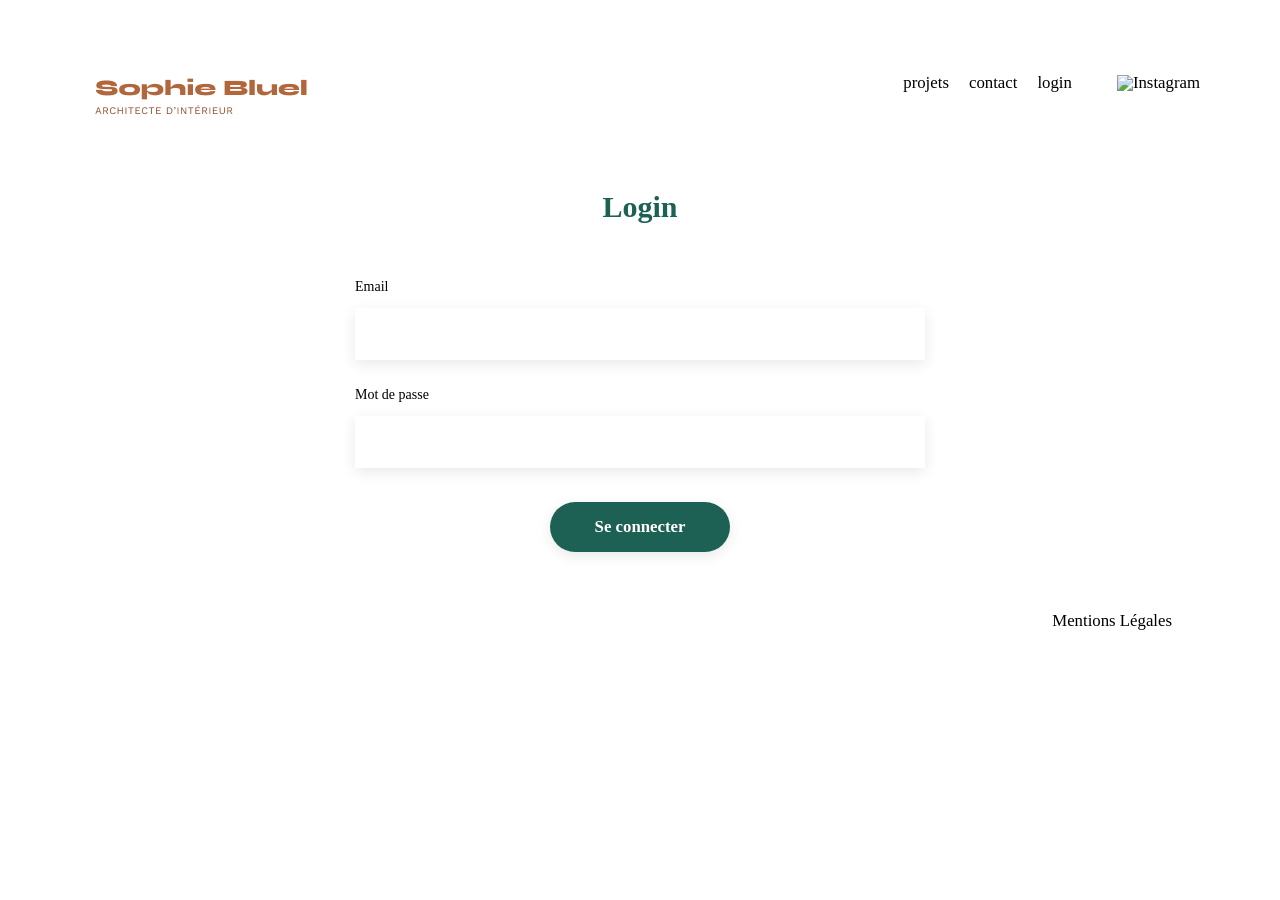
==== FrontEnd/login.html @ 114175ca "Merge b07955d973a22fbc5190216013fa1b9a72b80af2 into 6a2c506137b796007bea03a1b66c181519f3fa3a" ====
<!DOCTYPE html>
<html lang="fr">

<head>
    <meta charset="utf-8">
    <link rel="stylesheet" href="./assets/style.css">
    <script src="./js/login.js" defer></script>
    <title>Login</title>
</head>

<body>
    <header>
        <img src="./assets/icons/Logo.png" alt="Logo">
        <nav>
            <ul>
                <li><a href="./#portfolio">projets</a></li>
                <li><a href="./#contact">contact</a></li>
                <li>login</li>
                <li><img src="./assets/icons/instagram.png" alt="Instagram"></li>
            </ul>
        </nav>
    </header>
    <section id="contact">
        <h2>Login</h2>
        <form>
            <label for="email">Email</label>
            <input type="email" name="email" id="email" required>
            <label for="password">Mot de passe</label>
            <input type="password" name="password" id="password" required>
            <input type="submit" value="Se connecter">
        </form>
    </section>
    <footer>
        <nav>
            <ul>
                <li>Mentions Légales</li>
            </ul>
        </nav>
    </footer>

</body>

</html>
---- FrontEnd/assets/style.css ----
/* http://meyerweb.com/eric/tools/css/reset/
   v2.0 | 20110126
   License: none (public domain)
*/

html,
body,
div,
span,
applet,
object,
iframe,
h1,
h2,
h3,
h4,
h5,
h6,
p,
blockquote,
pre,
a,
abbr,
acronym,
address,
big,
cite,
code,
del,
dfn,
em,
img,
ins,
kbd,
q,
s,
samp,
small,
strike,
strong,
sub,
sup,
tt,
var,
b,
u,
i,
center,
dl,
dt,
dd,
ol,
ul,
li,
fieldset,
form,
label,
legend,
table,
caption,
tbody,
tfoot,
thead,
tr,
th,
td,
article,
aside,
canvas,
details,
embed,
figure,
figcaption,
footer,
header,
hgroup,
menu,
nav,
output,
ruby,
section,
summary,
time,
mark,
audio,
video {
	margin: 0;
	padding: 0;
	border: 0;
	font-size: 100%;
	font: inherit;
	vertical-align: baseline;
}

/* HTML5 display-role reset for older browsers */
article,
aside,
details,
figcaption,
figure,
footer,
header,
hgroup,
menu,
nav,
section {
	display: block;
}

body {
	line-height: 1;
}

ol,
ul {
	list-style: none;
}

blockquote,
q {
	quotes: none;
}

blockquote:before,
blockquote:after,
q:before,
q:after {
	content: '';
	content: none;
}

table {
	border-collapse: collapse;
	border-spacing: 0;
}

/** end reset css**/
body {
	max-width: 1140px;
	margin: auto;
	font-family: 'Work Sans';
	font-size: 14px;
}

header {
	display: flex;
	justify-content: space-between;
	margin: 50px 0
}

section {
	margin: 50px 0
}

h1 {
	display: flex;
	flex-direction: column;
	font-family: 'Syne';
	font-size: 22px;
	font-weight: 800;
	color: #B1663C
}

h1>span {
	font-family: 'Work Sans';
	font-size: 10px;
	letter-spacing: 0.1em;
	;
}

h2 {
	font-family: 'Syne';
	font-weight: 700;
	font-size: 30px;
	color: #1D6154
}

nav ul {
	display: flex;
	align-items: center;
	list-style-type: none;

}

nav li {
	padding: 0 10px;
	font-size: 1.2em;
}

li:hover {
	color: #B1663C;
}

#introduction {
	display: flex;
	align-items: center;
}

#introduction figure {
	flex: 1
}

#introduction img {
	display: block;
	margin: auto;
	width: 80%;
}

#introduction article {
	flex: 1
}

#introduction h2 {
	margin-bottom: 1em;
}

#introduction p {
	margin-bottom: 0.5em;
}

#portfolio h2 {
	text-align: center;
	margin-bottom: 1em;
}

.gallery {
	width: 100%;
	display: grid;
	grid-template-columns: 1fr 1fr 1fr;
	grid-column-gap: 20px;
	grid-row-gap: 20px;
}

.gallery img {
	width: 100%;

}

#contact {
	width: 50%;
	margin: auto;
}

#contact>* {
	text-align: center;

}

#contact h2 {
	margin-bottom: 20px;
}

#contact form {
	text-align: left;
	margin-top: 30px;
	display: flex;
	flex-direction: column;
}

#contact input {
	height: 50px;
	font-size: 1.2em;
	border: none;
	box-shadow: 0px 4px 14px rgba(0, 0, 0, 0.09);
}

#contact label {
	margin: 2em 0 1em 0;
}

#contact textarea {
	border: none;
	box-shadow: 0px 4px 14px rgba(0, 0, 0, 0.09);
}

input[type="submit"] {
	font-family: 'Syne';
	font-weight: 700;
	color: white;
	background-color: #1D6154;
	margin: 2em auto;
	width: 180px;
	text-align: center;
	border-radius: 60px;
}

footer nav ul {
	display: flex;
	justify-content: flex-end;
	margin: 2em
}

/* MODALE */

.fermetureModale {

	width: 75%;
	height: 409px;
	top: 20%;
	left: 12.5%;
	border-radius: 10px;
	overflow-y: scroll;
	z-index: 2
}

.galery-item {
	width: 70px;
}
.galery-item img {
	width: 100%;
}

.fermetureModale p,
input {
	display: flex;
	text-align: center;
	justify-content: center;
}

.fermetureModale p {
	padding-top: 40px;
	font-family: Work Sans;
	font-size: 26px;
	font-weight: 400;
	line-height: 30px;
	letter-spacing: 0em;
	text-align: center;

}

.fermetureModale button {
	font-weight: bolder;
	background-color: white;
	border: transparent;
	float: right;
}


#back_galery,
img {

	display: grid;
	grid-template-columns: 1fr 1fr 1fr 1fr 1fr;
	grid-column-gap: 10px;
	padding-left: 25px;
	padding-top: 25px;
	padding-bottom: 25px;
	
	
}
.image {
	position: relative;
}

.fa-solid  .fa-trash-can {
	position: absolute;
}



.trait
{
	margin: auto;
width:400px;
border:1px solid black;

border: 1px solid #B3B3B3; 








}
 .modaleGrey {
	display: flex;
    background: #0000004D;
} 
.modaleGrey.opened {
	position: fixed;
    width: 100vw;
    top: 0;
    left: 0;
    bottom: 0;
    right: 0;
    height: 100vh;
	z-index: 1;
}

/* img {
	
}
.fa-solid  {
	background-color: pink;
	position: absolute;
} */
/* .fa-solid {

}
.galerie  img {
	
} */

/* .trash-absolute{
	position: relative;
} */
/* .back_galery .image  {
	position: relative;
}
/* .fa-solid , .fa-trash-can  {
	background-color: red;
	position: absolute;

} */


button {
	font-family: 'Syne';
	padding: 10px 20px;
	margin: 0 5px;
	border: 1px solid #1D6154;
	border-radius: 25px;
	color: #1D6154;
	background-color: white;
	font-size: 16px;
	font-weight: 700;
	cursor: pointer;

	transition: all 400ms;

}

button:active,
button:hover,
button.selected {
	background-color: #1D6154;
	color: white;
	transform: scale(0.99);
}

.categories {
	justify-content: center;
	text-align: center;
	align-items: center;
}

li a {
	color: black;
	text-decoration: none;
}

h2 button {
	background-color: white;
	border: white;
	color: #000000;
	font-weight: lighter;
	font-family: Work Sans;
	font-size: 14px;
	font-weight: 400;
	line-height: 16px;
	letter-spacing: 0em;
	text-align: center;

}

.logo-Modifier {
	width: 15.58px;
	height: 15.58px;
	top: 735px;
	left: 846px;

}

/* .logo-Modifier h2 {
	display: flex;
}

#portfolio    button .logo-Modifier {
	display: inline;
	justify-content: center;
} */

figcaption {
	padding-left: 25px;
}

.insta {
	/* padding-bottom: 10px; */
	/* padding: 0;
	margin: 0; */

}
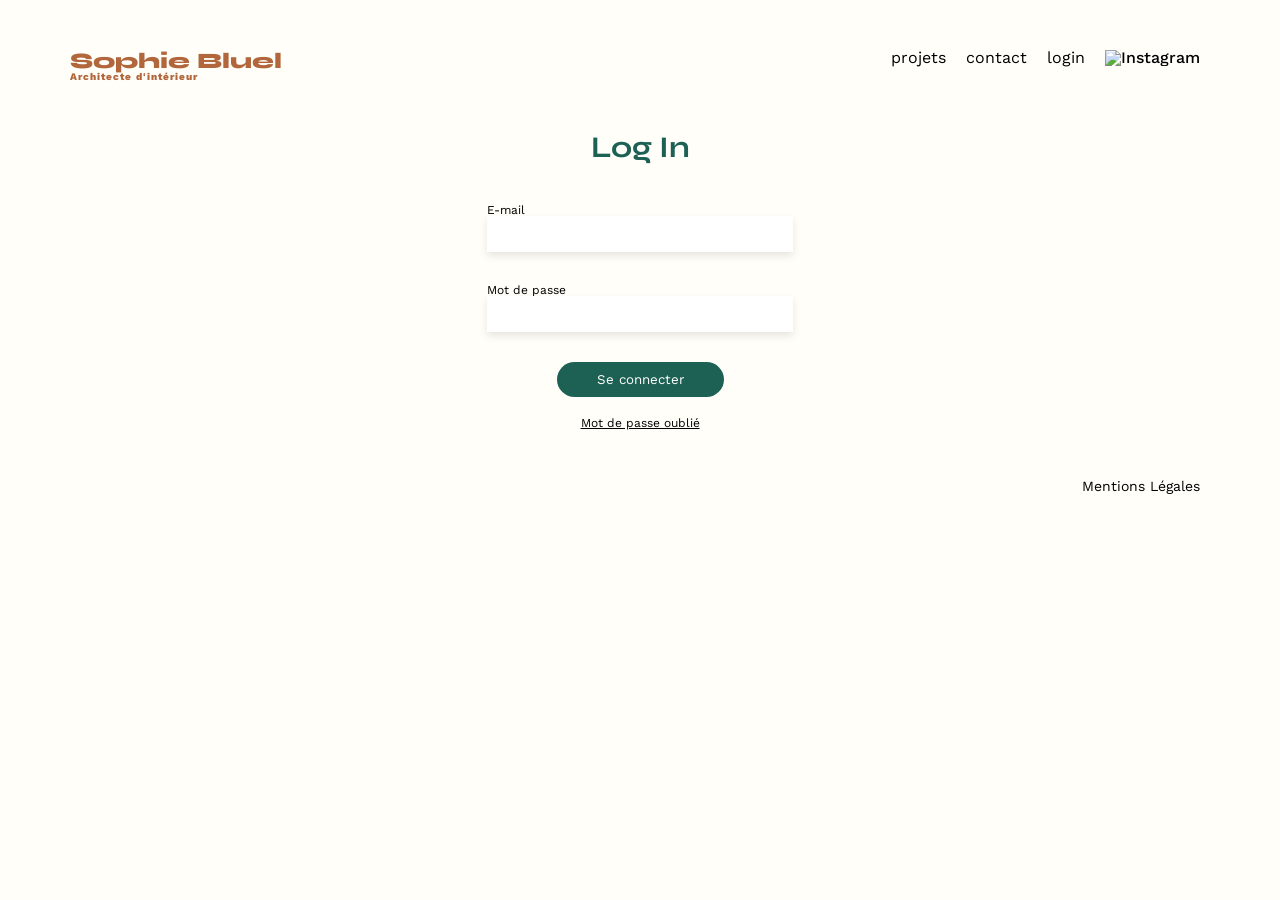
==== commit 695675d9: "Merge 4afb809fd4daee05f234c0c4bb72865e2c41f812 into 6a2c506137b796007bea03a1b66c181519f3fa3a" ====
--- a/FrontEnd/login.html
+++ b/FrontEnd/login.html
@@ -1,43 +1,62 @@
 <!DOCTYPE html>
 <html lang="fr">
+<head>
+	<meta charset="UTF-8">
+	<title>Sophie Bluel - Architecte d'intérieur</title>
+	<meta name="viewport" content="width=device-width, initial-scale=1.0">
+	<link rel="preconnect" href="https://fonts.googleapis.com">
+	<link rel="preconnect" href="https://fonts.gstatic.com" crossorigin>
+	<link href="https://fonts.googleapis.com/css2?family=Syne:wght@700;800&family=Work+Sans&display=swap" rel="stylesheet">
+	<meta name="description" content="">
+	<link rel="stylesheet" href="./assets/style.css">
+	<script type="module" src="login.js"></script>
+</head>
+<body>
+<header>
+    <div id="title-and-nav">
+        <a href="index.html">
+    <h1>Sophie Bluel <span>Architecte d'intérieur</span></h1>
+        </a>
+	<nav>
+		<ul>
+			<li>projets</li>
+			<li>contact</li>
+			<li>login</li>
+			<li><img src="./assets/icons/instagram.png" alt="Instagram"></li>
+		</ul>
+	</nav>
+	</div>
+</header>
 
-<head>
-    <meta charset="utf-8">
-    <link rel="stylesheet" href="./assets/style.css">
-    <script src="./js/login.js" defer></script>
-    <title>Login</title>
-</head>
+<main>
+	<section id="login">
+		<article>
+			<h2>Log In</h2>
+        <form action="#" method="post" id="formLogin">
+			<label for="email">E-mail</label>
+        </br>
+			<input type="email" name="email" id="email">
+        </br>
+			<label for="password">Mot de passe</label>
+        </br>
+            <input type="password" name="password" id="password">
+        </br>
+            <button type="submit" id="seConnecter">Se connecter</button>
+		</form>
+        <p>Mot de passe oublié</p>
+	</article>
+	</section>
 
-<body>
-    <header>
-        <img src="./assets/icons/Logo.png" alt="Logo">
-        <nav>
-            <ul>
-                <li><a href="./#portfolio">projets</a></li>
-                <li><a href="./#contact">contact</a></li>
-                <li>login</li>
-                <li><img src="./assets/icons/instagram.png" alt="Instagram"></li>
-            </ul>
-        </nav>
-    </header>
-    <section id="contact">
-        <h2>Login</h2>
-        <form>
-            <label for="email">Email</label>
-            <input type="email" name="email" id="email" required>
-            <label for="password">Mot de passe</label>
-            <input type="password" name="password" id="password" required>
-            <input type="submit" value="Se connecter">
-        </form>
-    </section>
-    <footer>
-        <nav>
-            <ul>
-                <li>Mentions Légales</li>
-            </ul>
-        </nav>
-    </footer>
+    <div id="error-message"></div>
+</main>
+
+<footer>
+	<nav>
+		<ul>
+			<li>Mentions Légales</li>
+		</ul>
+	</nav>
+</footer>
 
 </body>
-
 </html>
--- a/FrontEnd/assets/style.css
+++ b/FrontEnd/assets/style.css
@@ -3,87 +3,19 @@
    License: none (public domain)
 */
 
-html,
-body,
-div,
-span,
-applet,
-object,
-iframe,
-h1,
-h2,
-h3,
-h4,
-h5,
-h6,
-p,
-blockquote,
-pre,
-a,
-abbr,
-acronym,
-address,
-big,
-cite,
-code,
-del,
-dfn,
-em,
-img,
-ins,
-kbd,
-q,
-s,
-samp,
-small,
-strike,
-strong,
-sub,
-sup,
-tt,
-var,
-b,
-u,
-i,
-center,
-dl,
-dt,
-dd,
-ol,
-ul,
-li,
-fieldset,
-form,
-label,
-legend,
-table,
-caption,
-tbody,
-tfoot,
-thead,
-tr,
-th,
-td,
-article,
-aside,
-canvas,
-details,
-embed,
-figure,
-figcaption,
-footer,
-header,
-hgroup,
-menu,
-nav,
-output,
-ruby,
-section,
-summary,
-time,
-mark,
-audio,
-video {
+html, body, div, span, applet, object, iframe,
+h1, h2, h3, h4, h5, h6, p, blockquote, pre,
+a, abbr, acronym, address, big, cite, code,
+del, dfn, em, img, ins, kbd, q, s, samp,
+small, strike, strong, sub, sup, tt, var,
+b, u, i, center,
+dl, dt, dd, ol, ul, li,
+fieldset, form, label, legend,
+table, caption, tbody, tfoot, thead, tr, th, td,
+article, aside, canvas, details, embed,
+figure, figcaption, footer, header, hgroup,
+menu, nav, output, ruby, section, summary,
+time, mark, audio, video {
 	margin: 0;
 	padding: 0;
 	border: 0;
@@ -91,68 +23,49 @@
 	font: inherit;
 	vertical-align: baseline;
 }
-
 /* HTML5 display-role reset for older browsers */
-article,
-aside,
-details,
-figcaption,
-figure,
-footer,
-header,
-hgroup,
-menu,
-nav,
-section {
+article, aside, details, figcaption, figure,
+footer, header, hgroup, menu, nav, section {
 	display: block;
 }
-
 body {
 	line-height: 1;
 }
-
-ol,
-ul {
+ol, ul {
 	list-style: none;
 }
-
-blockquote,
-q {
+blockquote, q {
 	quotes: none;
 }
-
-blockquote:before,
-blockquote:after,
-q:before,
-q:after {
+blockquote:before, blockquote:after,
+q:before, q:after {
 	content: '';
 	content: none;
 }
-
 table {
 	border-collapse: collapse;
 	border-spacing: 0;
 }
 
-/** end reset css**/
+	/** end reset css**/
+
 body {
+	background-color: #FFFEF8;
+}
+
+
+main {
 	max-width: 1140px;
-	margin: auto;
-	font-family: 'Work Sans';
-	font-size: 14px;
-}
-
-header {
-	display: flex;
-	justify-content: space-between;
-	margin: 50px 0
+	margin:auto;
+	font-family: 'Work Sans' ;
+	font-size: 14px;
 }
 
 section {
 	margin: 50px 0
 }
 
-h1 {
+h1{
 	display: flex;
 	flex-direction: column;
 	font-family: 'Syne';
@@ -161,45 +74,75 @@
 	color: #B1663C
 }
 
-h1>span {
+h1 > span {
 	font-family: 'Work Sans';
-	font-size: 10px;
+	font-size:10px;
 	letter-spacing: 0.1em;
-	;
-}
-
-h2 {
+;
+}
+
+h2{
 	font-family: 'Syne';
 	font-weight: 700;
 	font-size: 30px;
 	color: #1D6154
 }
 
+h3{
+	font-family: 'Work Sans';
+	font-weight: 300;
+	font-size: 20px;
+	color: black;
+	justify-content: center;
+}
+
 nav ul {
 	display: flex;
 	align-items: center;
 	list-style-type: none;
 
 }
-
 nav li {
 	padding: 0 10px;
-	font-size: 1.2em;
+}
+
+nav img {
+	width: 50%;
+	font-weight: 500;
 }
 
 li:hover {
 	color: #B1663C;
 }
 
+a {text-decoration: none; }
+
+#bandeau-edition{
+	font-family: 'Work Sans' ;
+    color: white;
+    background-color: black;
+    text-align: center;
+    padding-block: 20px;
+    display: none;
+    margin: none;
+}
+
+#title-and-nav{
+    display: flex;
+    justify-content: space-between;
+	margin:auto;
+	margin-top: 50px;
+	max-width: 1140px;
+	font-family: 'Work Sans';
+}
+
 #introduction {
 	display: flex;
 	align-items: center;
 }
-
 #introduction figure {
 	flex: 1
 }
-
 #introduction img {
 	display: block;
 	margin: auto;
@@ -209,7 +152,6 @@
 #introduction article {
 	flex: 1
 }
-
 #introduction h2 {
 	margin-bottom: 1em;
 }
@@ -218,10 +160,56 @@
 	margin-bottom: 0.5em;
 }
 
+#authText {
+	cursor: pointer;
+}
+
 #portfolio h2 {
 	text-align: center;
 	margin-bottom: 1em;
 }
+#mes-projets-logged-in {
+	display: flex;
+	flex-direction: row;
+	justify-content: center;
+	align-items: center;
+}
+
+#openModal {
+	border: none;
+	padding-left: 20px;
+	height: 12px;
+	background-color: transparent;
+	margin: 0px 0px 30px;
+	cursor: pointer;
+}
+
+#categories_id {
+	display: flex;
+	justify-content: center;
+}
+
+#categories_id button {
+font-family: "Syne";
+	font-size: 14px;
+	font-weight: 200;
+	margin-top: 20px;
+	margin-bottom: 40px;
+	margin-inline: 5px;
+	padding: 8px 20px;
+	color: #1D6154;
+	background-color: #FFFEF8;
+	border: solid 1px #1D6154;
+	border-radius: 40px;
+}
+
+#categories_id button:hover {
+	font-family: "Syne";
+		padding: 8px 20px;
+		color: white;
+		background-color: #1D6154;
+		cursor: pointer;
+	}
 
 .gallery {
 	width: 100%;
@@ -233,26 +221,240 @@
 
 .gallery img {
 	width: 100%;
-
-}
+}
+
+/* The Modal (background) applied to firstModal and AddPhotoModal */
+.modal {
+	display: none; /* Hidden by default */
+	position: fixed; /* Stay in place */
+	z-index: 1; /* Sit on top */
+	left: 0;
+	top: 0;
+	width: 100%; /* Width */
+	height: 100%; /* Full height */
+	overflow: auto; /* Enable scroll if needed */
+	background-color: rgb(0,0,0); /* Fallback color */
+	background-color: rgba(0,0,0,0.4); /* Black w/ opacity */
+	margin: 0 auto;
+    justify-content: center;
+    align-items: center;
+}
+  
+  /* Modal Content/Box */
+  .modal-content {
+	background-color: #fefefe;
+	border-radius: 20px;
+	padding-left: 100px;
+	padding-right: 80px;
+	border: 1px solid #888;
+	width: 40%; 
+  }
+  
+  /* The Close Button */
+
+  .close-modal {
+	padding-top: 20px;
+	color: black;
+	float: right;
+	font-size: 20px;
+	font-weight: bold;
+  }
+  
+  .close-modal:hover,
+  .close-modal:focus {
+	cursor: pointer;
+	color: black;
+	text-decoration: none;
+	cursor: pointer;
+  }
+
+.titre-modal {
+	margin: 40px;
+	position: relative;
+	text-align: center;
+}
+
+	/* First Modal */
+
+#addPhotoModal-btn-zone {
+	display: flex;
+    flex-direction: column;
+    align-items: center;
+    justify-content: center;
+	margin-bottom: 30px;
+}
+
+#addPhotoModalBtn {
+	font-family: "Syne";
+	font-size: 14px;
+	margin-top: 20px;
+	margin-bottom: 20px;
+	padding: 10px 40px;
+	color: white;
+	background-color: #1D6154;
+	border: none;
+	border-radius: 40px;
+	cursor: pointer;
+}
+
+#imagePreviewContainer {
+    text-align: center;
+}
+
+#imagePreview {
+    max-width: 100%; 
+    max-height: 150px; 
+}
+
+	/* Add Photo Modal */
+
+#validerModal-zone {
+	display: flex;
+    flex-direction: column;
+    align-items: center;
+    justify-content: center;
+	margin-bottom: 30px;
+}
+
+#validerModal.disabled {
+	font-family: 'Syne';
+	font-size: 14px;
+	margin-top: 20px;
+	margin-bottom: 20px;
+    padding: 10px 80px; 
+	color: white;
+	background-color:#A7A7A7;
+	border: none;
+	border-radius: 40px;
+	opacity: 0.5;
+}
+
+#validerModal.enabled {
+	font-family: 'Syne';
+	font-size: 14px;
+	margin-top: 20px;
+	margin-bottom: 20px;
+    padding: 10px 80px; 
+	color: white;
+	background-color:#1D6154;
+	cursor: pointer;
+	border: none;
+	border-radius: 40px;
+	opacity: 1;
+}
+
+#champsRequis {
+	color: red;
+	font-size: 14px;
+	margin-top: 5px;
+	display: none;
+}
+
+#success-message {
+	color: green;
+	font-size: 14px;
+	margin-top: 5px;
+	display: none;
+}
+
+#photoPost {
+	margin-bottom: 30px;
+	display: block;
+	justify-content: center;
+}
+
+#photoPost label {
+    margin-top: 10px;
+	margin-bottom: 10px;
+	font-size: 14px;
+}
+
+#categoriePhoto, #titrePhoto {
+	margin-top: 10px;
+	margin-bottom: 30px; 
+    padding: 3px; 
+	border: none;
+	box-shadow: 0 4px 8px rgba(0, 0, 0, 0.1); 
+	width: 100%;
+	height: 30px;
+}
+
+.return-button {
+padding-top: 20px;
+	color: black;
+	float: left;
+	font-size: 20px;
+	font-weight: bold;
+	border: none;
+	background-color: white;
+	cursor: pointer;
+}
+
+
+#grey-input-zone {
+	display: flex;
+    flex-direction: column;
+    align-items: center;
+    justify-content: center;
+    background-color: #E8F1F6;
+	border-radius: 3px;
+	margin-bottom: 30px;
+}
+
+#input-file-div {
+    display: flex;
+	justify-content: center;
+	flex-wrap: wrap;
+}
+
+#imageUrl {
+    display: none; /* Hide the actual file input */
+}
+
+#button-add-photo {
+    padding: 10px 20px;
+    background-color:#CBD6DC;
+    color: #306685;
+	font-weight: 500;
+	font-size: 14px;
+	font-family: "Syne";
+    text-align: center;
+	justify-content: center;
+    border-radius: 50px;
+    cursor: pointer;
+    user-select: none;
+}
+
+#subtext-add-photo {
+    font-size: 10px;
+	text-align: center;
+	margin-bottom: 20px;
+}
+
+#photo-icon {
+    font-size: 60px;
+	color: #CBD6DC;
+	margin-bottom: 5px; 
+	margin-top: 20px;
+}
+
+	/* Contact Form */
 
 #contact {
 	width: 50%;
-	margin: auto;
-}
-
-#contact>* {
-	text-align: center;
-
-}
-
-#contact h2 {
+margin: auto;
+}
+
+#contact > * {
+	text-align: center;
+
+}
+#contact h2{
 	margin-bottom: 20px;
 }
-
 #contact form {
 	text-align: left;
-	margin-top: 30px;
+	margin-top:30px;
 	display: flex;
 	flex-direction: column;
 }
@@ -263,22 +465,20 @@
 	border: none;
 	box-shadow: 0px 4px 14px rgba(0, 0, 0, 0.09);
 }
-
 #contact label {
 	margin: 2em 0 1em 0;
 }
-
 #contact textarea {
 	border: none;
 	box-shadow: 0px 4px 14px rgba(0, 0, 0, 0.09);
 }
 
-input[type="submit"] {
+input[type="submit"]{
 	font-family: 'Syne';
 	font-weight: 700;
 	color: white;
 	background-color: #1D6154;
-	margin: 2em auto;
+	margin : 2em auto ;
 	width: 180px;
 	text-align: center;
 	border-radius: 60px;
@@ -287,208 +487,113 @@
 footer nav ul {
 	display: flex;
 	justify-content: flex-end;
-	margin: 2em
-}
-
-/* MODALE */
-
-.fermetureModale {
-
-	width: 75%;
-	height: 409px;
-	top: 20%;
-	left: 12.5%;
-	border-radius: 10px;
-	overflow-y: scroll;
-	z-index: 2
-}
-
-.galery-item {
-	width: 70px;
-}
-.galery-item img {
-	width: 100%;
-}
-
-.fermetureModale p,
-input {
-	display: flex;
-	text-align: center;
-	justify-content: center;
-}
-
-.fermetureModale p {
-	padding-top: 40px;
-	font-family: Work Sans;
-	font-size: 26px;
-	font-weight: 400;
-	line-height: 30px;
-	letter-spacing: 0em;
-	text-align: center;
-
-}
-
-.fermetureModale button {
-	font-weight: bolder;
+	margin: 2em;
+	max-width: 1140px;
+	margin:auto;
+	font-family: 'Work Sans' ;
+	font-size: 14px;
+	background-color: #FFFEF8;
+}
+
+.categories button {
+	margin: 20px;
+}
+
+#login {
+	display: flex;
+	justify-content: center;	
+}
+
+#login h2 {
+    margin-bottom: 40px; 
+	text-align: center;
+}
+
+#formLogin label {
+    margin-top: 10px;
+	font-size: 12px;
+}
+
+#formLogin input {
+    margin-bottom: 30px; 
+    padding: 3px; 
+	border: none;
+	box-shadow: 0 4px 8px rgba(0, 0, 0, 0.1); 
+	width: 300px;
+	height: 30px;
+}
+
+#seConnecter {
+	font-family: 'Work Sans';
+    margin-top: 10px; 
+    padding: 10px 40px; 
+	color: white;
+	background-color: #1D6154;
+	border: none;
+	border-radius: 40px;
+	display: block;
+	margin: 0 auto;
+	cursor: pointer;
+}
+
+	/* Login button and page */
+
+#login p {
+	font-size: 12px;
+    margin-top: 20px; 
+	text-align: center;
+	text-decoration: underline;
+}
+
+#error-message {
+color: red; 
+display: none
+}
+
+#openModal {
+	display:none;
+}
+
+	/* Figure and Mini-Gallery Image Styles */
+
+#mini_gallery_id {
+	display: flex;
+	flex-wrap: wrap;
+}
+
+.mini_gallery figure {
+    position: relative;
+	justify-content: center;
+    display: inline-block;
+    margin: 10px;
+}
+
+.mini_gallery img {
+    display: block;
+    width: 100px;
+    height: auto;
+}
+
+	/* Trash Can Icon Styles */
+
+.close-mini-gallery {
+    position: absolute;
+    top: 10px;
+    right: 10px;
+    color: white;
+	background-color: black;
+	border-radius: 4px;
+	padding: 4px;
+    font-size: 16px;
+    cursor: pointer;
+}
+
+.close-mini-gallery:hover,
+.close-mini-gallery:focus {
+    color: black;
 	background-color: white;
-	border: transparent;
-	float: right;
-}
-
-
-#back_galery,
-img {
-
-	display: grid;
-	grid-template-columns: 1fr 1fr 1fr 1fr 1fr;
-	grid-column-gap: 10px;
-	padding-left: 25px;
-	padding-top: 25px;
-	padding-bottom: 25px;
-	
-	
-}
-.image {
-	position: relative;
-}
-
-.fa-solid  .fa-trash-can {
-	position: absolute;
-}
-
-
-
-.trait
-{
-	margin: auto;
-width:400px;
-border:1px solid black;
-
-border: 1px solid #B3B3B3; 
-
-
-
-
-
-
-
-
-}
- .modaleGrey {
-	display: flex;
-    background: #0000004D;
-} 
-.modaleGrey.opened {
-	position: fixed;
-    width: 100vw;
-    top: 0;
-    left: 0;
-    bottom: 0;
-    right: 0;
-    height: 100vh;
-	z-index: 1;
-}
-
-/* img {
-	
-}
-.fa-solid  {
-	background-color: pink;
-	position: absolute;
-} */
-/* .fa-solid {
-
-}
-.galerie  img {
-	
-} */
-
-/* .trash-absolute{
-	position: relative;
-} */
-/* .back_galery .image  {
-	position: relative;
-}
-/* .fa-solid , .fa-trash-can  {
-	background-color: red;
-	position: absolute;
-
-} */
-
-
-button {
-	font-family: 'Syne';
-	padding: 10px 20px;
-	margin: 0 5px;
-	border: 1px solid #1D6154;
-	border-radius: 25px;
-	color: #1D6154;
-	background-color: white;
-	font-size: 16px;
-	font-weight: 700;
-	cursor: pointer;
-
-	transition: all 400ms;
-
-}
-
-button:active,
-button:hover,
-button.selected {
-	background-color: #1D6154;
-	color: white;
-	transform: scale(0.99);
-}
-
-.categories {
-	justify-content: center;
-	text-align: center;
-	align-items: center;
-}
-
-li a {
-	color: black;
-	text-decoration: none;
-}
-
-h2 button {
-	background-color: white;
-	border: white;
-	color: #000000;
-	font-weight: lighter;
-	font-family: Work Sans;
-	font-size: 14px;
-	font-weight: 400;
-	line-height: 16px;
-	letter-spacing: 0em;
-	text-align: center;
-
-}
-
-.logo-Modifier {
-	width: 15.58px;
-	height: 15.58px;
-	top: 735px;
-	left: 846px;
-
-}
-
-/* .logo-Modifier h2 {
-	display: flex;
-}
-
-#portfolio    button .logo-Modifier {
-	display: inline;
-	justify-content: center;
-} */
-
-figcaption {
-	padding-left: 25px;
-}
-
-.insta {
-	/* padding-bottom: 10px; */
-	/* padding: 0;
-	margin: 0; */
-
-}+    text-decoration: none;
+}
+
+
+
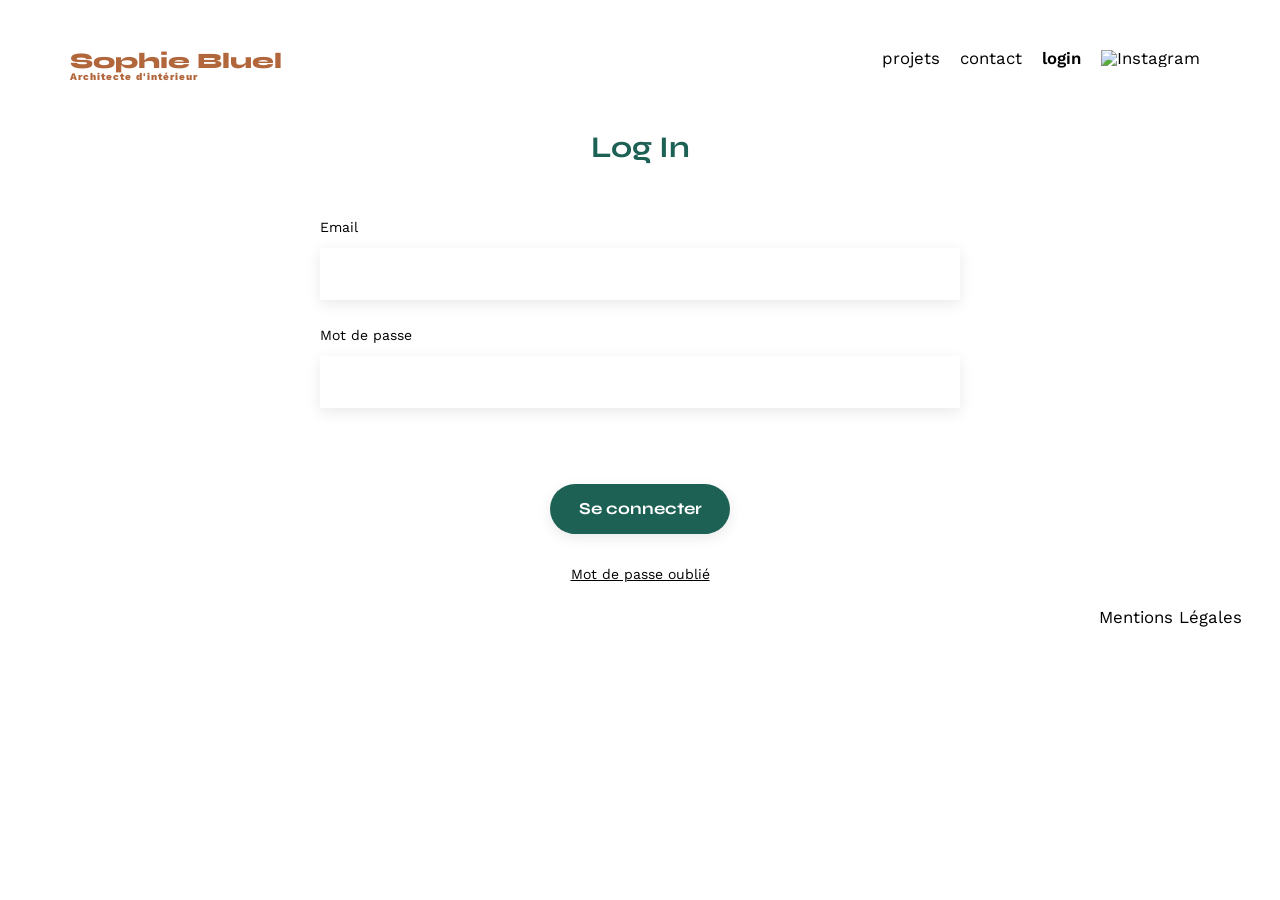
==== commit d9e510c7: "Merge 9587de104d4573cf6427215ce22ef0d969190337 into 6a2c506137b796007bea03a1b66c181519f3fa3a" ====
--- a/FrontEnd/login.html
+++ b/FrontEnd/login.html
@@ -1,62 +1,51 @@
 <!DOCTYPE html>
 <html lang="fr">
-<head>
-	<meta charset="UTF-8">
-	<title>Sophie Bluel - Architecte d'intérieur</title>
-	<meta name="viewport" content="width=device-width, initial-scale=1.0">
-	<link rel="preconnect" href="https://fonts.googleapis.com">
-	<link rel="preconnect" href="https://fonts.gstatic.com" crossorigin>
-	<link href="https://fonts.googleapis.com/css2?family=Syne:wght@700;800&family=Work+Sans&display=swap" rel="stylesheet">
-	<meta name="description" content="">
-	<link rel="stylesheet" href="./assets/style.css">
-	<script type="module" src="login.js"></script>
-</head>
-<body>
-<header>
-    <div id="title-and-nav">
-        <a href="index.html">
-    <h1>Sophie Bluel <span>Architecte d'intérieur</span></h1>
-        </a>
-	<nav>
-		<ul>
-			<li>projets</li>
-			<li>contact</li>
-			<li>login</li>
-			<li><img src="./assets/icons/instagram.png" alt="Instagram"></li>
-		</ul>
-	</nav>
-	</div>
-</header>
+    <head>
+        <meta charset="UTF-8">
+        <title>Sophie Bluel - Architecte d'intérieur</title>
+        <meta name="viewport" content="width=device-width, initial-scale=1.0">
+        <link rel="preconnect" href="https://fonts.googleapis.com">
+        <link rel="preconnect" href="https://fonts.gstatic.com" crossorigin>
+        <link href="https://fonts.googleapis.com/css2?family=Syne:wght@700;800&family=Work+Sans&display=swap"
+            rel="stylesheet">
+        <meta name="description" content="">
+        <link rel="stylesheet" href="./assets/style.css">
+    </head>
 
-<main>
-	<section id="login">
-		<article>
-			<h2>Log In</h2>
-        <form action="#" method="post" id="formLogin">
-			<label for="email">E-mail</label>
-        </br>
-			<input type="email" name="email" id="email">
-        </br>
-			<label for="password">Mot de passe</label>
-        </br>
-            <input type="password" name="password" id="password">
-        </br>
-            <button type="submit" id="seConnecter">Se connecter</button>
-		</form>
-        <p>Mot de passe oublié</p>
-	</article>
-	</section>
+    <body class="fontWorkSans font14">
+        <header class="headerBar flexRow maxWidth1140">
+            <h1 class="fontSyne flexColumn">Sophie Bluel <span class="fontWorkSans">Architecte d'intérieur</span></h1>
+            <nav>
+                <ul class="flexRow">
+                    <li><a href="./index.html#portfolio">projets</a></li>
+                    <li><a href="./index.html#contact">contact</a></li>
+                    <li><span>login</span></li>
+                    <li><img src="./assets/icons/instagram.png" alt="Instagram"></li>
+                </ul>
+            </nav>
+        </header>
+        <main>
+            <section class="textAlignCenter" id="login">
+                <h2 class="fontSyne">Log In</h2>
+                <form class="flexColumn" action="#" method="post">
+                    <label for="username">Email</label>
+                    <input id="username" type="email" name="email">
+                    <label for="password">Mot de passe</label>
+                    <input id="password" type="password" name="password">
+                    <div id="login-error-message"></div>
+                    <input class="fontSyne textAlignCenter cursorPointer" id="login-button" type="submit" value="Se connecter">
+                </form>
+                <p id="forget-password" class="cursorPointer">Mot de passe oublié</p>
+            </section>
+        </main>
 
-    <div id="error-message"></div>
-</main>
-
-<footer>
-	<nav>
-		<ul>
-			<li>Mentions Légales</li>
-		</ul>
-	</nav>
-</footer>
-
-</body>
+        <footer>
+            <nav>
+                <ul class="flexRow">
+                    <li>Mentions Légales</li>
+                </ul>
+            </nav>
+        </footer>
+        <script src="./scripts/scriptlogin.js" defer></script>
+    </body>
 </html>
--- a/FrontEnd/assets/style.css
+++ b/FrontEnd/assets/style.css
@@ -2,7 +2,6 @@
    v2.0 | 20110126
    License: none (public domain)
 */
-
 html, body, div, span, applet, object, iframe,
 h1, h2, h3, h4, h5, h6, p, blockquote, pre,
 a, abbr, acronym, address, big, cite, code,
@@ -13,7 +12,7 @@
 fieldset, form, label, legend,
 table, caption, tbody, tfoot, thead, tr, th, td,
 article, aside, canvas, details, embed,
-figure, figcaption, footer, header, hgroup,
+figure, figcaption, footer, .headerBar, hgroup,
 menu, nav, output, ruby, section, summary,
 time, mark, audio, video {
 	margin: 0;
@@ -31,6 +30,12 @@
 body {
 	line-height: 1;
 }
+.marginAuto {
+	margin: auto;
+}
+.maxWidth1140 {
+	max-width: 1140px;
+}
 ol, ul {
 	list-style: none;
 }
@@ -46,554 +51,316 @@
 	border-collapse: collapse;
 	border-spacing: 0;
 }
-
-	/** end reset css**/
-
-body {
-	background-color: #FFFEF8;
-}
-
-
-main {
-	max-width: 1140px;
+/** end reset css**/
+.fontWorkSans {
+	font-family: 'Work Sans' ;
+}
+.fontSyne {
+	font-family: 'Syne'
+}
+.textAlignCenter {
+	text-align: center;
+}
+.font14 {
+	font-size: 14px;
+}
+.cursorPointer, li, button {
+	cursor: pointer;
+}
+#introduction img, #contact, #login {
 	margin:auto;
-	font-family: 'Work Sans' ;
-	font-size: 14px;
-}
-
-section {
-	margin: 50px 0
-}
-
+}
+.flexColumn {
+	display:flex;
+	flex-direction: column;
+}
+.flexRow {
+	display: flex;
+}
+.alignItemsCenter, nav ul, #upload-zone, #confirmation-modal {
+	align-items: center;
+}
+#file-upload-label{
+	align-self: center;
+}
+.headerBar, #back-close-block{
+	justify-content: space-between;
+}
+.headerBar{
+	margin: 50px auto;
+}
+section{
+	margin: 50px 0;
+}
 h1{
-	display: flex;
-	flex-direction: column;
-	font-family: 'Syne';
 	font-size: 22px;
 	font-weight: 800;
 	color: #B1663C
 }
-
 h1 > span {
-	font-family: 'Work Sans';
 	font-size:10px;
 	letter-spacing: 0.1em;
-;
-}
-
+}
+a {
+	text-decoration: none;
+	color: black;
+}
 h2{
-	font-family: 'Syne';
 	font-weight: 700;
 	font-size: 30px;
 	color: #1D6154
 }
-
 h3{
-	font-family: 'Work Sans';
-	font-weight: 300;
-	font-size: 20px;
-	color: black;
-	justify-content: center;
+	font-weight: 400;
+	font-size: 26px;
 }
 
 nav ul {
-	display: flex;
-	align-items: center;
 	list-style-type: none;
-
 }
 nav li {
 	padding: 0 10px;
-}
-
-nav img {
-	width: 50%;
-	font-weight: 500;
-}
-
+	font-size: 1.2em;
+}
 li:hover {
 	color: #B1663C;
 }
-
-a {text-decoration: none; }
-
-#bandeau-edition{
-	font-family: 'Work Sans' ;
-    color: white;
-    background-color: black;
-    text-align: center;
-    padding-block: 20px;
-    display: none;
-    margin: none;
-}
-
-#title-and-nav{
-    display: flex;
-    justify-content: space-between;
-	margin:auto;
-	margin-top: 50px;
-	max-width: 1140px;
-	font-family: 'Work Sans';
-}
-
-#introduction {
-	display: flex;
-	align-items: center;
-}
-#introduction figure {
-	flex: 1
+#introduction figure, #introduction article {
+	flex: 1;
 }
 #introduction img {
 	display: block;
-	margin: auto;
+}
+#introduction img, #gallery-modal, #form-upload-photo, #work-modal .encartBouton {
 	width: 80%;
-}
-
-#introduction article {
-	flex: 1
 }
 #introduction h2 {
 	margin-bottom: 1em;
 }
-
 #introduction p {
 	margin-bottom: 0.5em;
 }
-
-#authText {
-	cursor: pointer;
-}
-
-#portfolio h2 {
-	text-align: center;
-	margin-bottom: 1em;
-}
-#mes-projets-logged-in {
-	display: flex;
-	flex-direction: row;
-	justify-content: center;
-	align-items: center;
-}
-
-#openModal {
-	border: none;
-	padding-left: 20px;
-	height: 12px;
-	background-color: transparent;
-	margin: 0px 0px 30px;
-	cursor: pointer;
-}
-
-#categories_id {
-	display: flex;
-	justify-content: center;
-}
-
-#categories_id button {
-font-family: "Syne";
-	font-size: 14px;
-	font-weight: 200;
-	margin-top: 20px;
-	margin-bottom: 40px;
-	margin-inline: 5px;
-	padding: 8px 20px;
-	color: #1D6154;
-	background-color: #FFFEF8;
-	border: solid 1px #1D6154;
-	border-radius: 40px;
-}
-
-#categories_id button:hover {
-	font-family: "Syne";
-		padding: 8px 20px;
-		color: white;
-		background-color: #1D6154;
-		cursor: pointer;
-	}
-
+.gallery, #gallery-modal img, .gallery img, #edit-modal, #confirmation-modal {
+	width: 100%;
+}
 .gallery {
-	width: 100%;
 	display: grid;
 	grid-template-columns: 1fr 1fr 1fr;
 	grid-column-gap: 20px;
 	grid-row-gap: 20px;
 }
-
-.gallery img {
+#gallery-modal {
+	display: grid;
+	grid-template-columns: 1fr 1fr 1fr 1fr 1fr;
+	grid-column-gap: 10px;
+	grid-row-gap: 25px;
+}
+#gallery-modal figure{
+	position: relative;
+}
+.deleteIcon {
+	font-size:11px;
+}
+#work-modal, #form-modal {
+	gap:3em;
+}
+.pDeleteIcon, #black-bar-edit, #title-block, #edit-modal, #file-upload-label, #confirmation-modal {
+	justify-content: center;
+}
+.pDeleteIcon {
+	padding:5px;
+	width:12%;
+	height:10%;
+	background-color: black;
+	position:absolute;
+	right:5px;
+	top:5px;
+	border-radius: 2px;
+}
+#black-bar-edit {
 	width: 100%;
 }
-
-/* The Modal (background) applied to firstModal and AddPhotoModal */
-.modal {
-	display: none; /* Hidden by default */
-	position: fixed; /* Stay in place */
-	z-index: 1; /* Sit on top */
-	left: 0;
-	top: 0;
-	width: 100%; /* Width */
-	height: 100%; /* Full height */
-	overflow: auto; /* Enable scroll if needed */
-	background-color: rgb(0,0,0); /* Fallback color */
-	background-color: rgba(0,0,0,0.4); /* Black w/ opacity */
-	margin: 0 auto;
-    justify-content: center;
-    align-items: center;
-}
-  
-  /* Modal Content/Box */
-  .modal-content {
-	background-color: #fefefe;
-	border-radius: 20px;
-	padding-left: 100px;
-	padding-right: 80px;
-	border: 1px solid #888;
-	width: 40%; 
-  }
-  
-  /* The Close Button */
-
-  .close-modal {
-	padding-top: 20px;
-	color: black;
-	float: right;
-	font-size: 20px;
-	font-weight: bold;
-  }
-  
-  .close-modal:hover,
-  .close-modal:focus {
-	cursor: pointer;
-	color: black;
-	text-decoration: none;
-	cursor: pointer;
-  }
-
-.titre-modal {
-	margin: 40px;
-	position: relative;
-	text-align: center;
-}
-
-	/* First Modal */
-
-#addPhotoModal-btn-zone {
-	display: flex;
-    flex-direction: column;
-    align-items: center;
-    justify-content: center;
-	margin-bottom: 30px;
-}
-
-#addPhotoModalBtn {
-	font-family: "Syne";
-	font-size: 14px;
-	margin-top: 20px;
+#contact, #login {
+	width: 50%;
+}
+.encartBouton {
+	border-top:solid 1px rgba(179,179,179,1);
+}
+#edit-button {
+	position:absolute;
+	left:70%;
+}
+#login h2, #contact h2{
 	margin-bottom: 20px;
-	padding: 10px 40px;
-	color: white;
-	background-color: #1D6154;
-	border: none;
-	border-radius: 40px;
-	cursor: pointer;
-}
-
-#imagePreviewContainer {
-    text-align: center;
-}
-
-#imagePreview {
-    max-width: 100%; 
-    max-height: 150px; 
-}
-
-	/* Add Photo Modal */
-
-#validerModal-zone {
-	display: flex;
-    flex-direction: column;
-    align-items: center;
-    justify-content: center;
-	margin-bottom: 30px;
-}
-
-#validerModal.disabled {
-	font-family: 'Syne';
-	font-size: 14px;
-	margin-top: 20px;
-	margin-bottom: 20px;
-    padding: 10px 80px; 
-	color: white;
-	background-color:#A7A7A7;
-	border: none;
-	border-radius: 40px;
-	opacity: 0.5;
-}
-
-#validerModal.enabled {
-	font-family: 'Syne';
-	font-size: 14px;
-	margin-top: 20px;
-	margin-bottom: 20px;
-    padding: 10px 80px; 
-	color: white;
-	background-color:#1D6154;
-	cursor: pointer;
-	border: none;
-	border-radius: 40px;
-	opacity: 1;
-}
-
-#champsRequis {
-	color: red;
-	font-size: 14px;
-	margin-top: 5px;
-	display: none;
-}
-
-#success-message {
-	color: green;
-	font-size: 14px;
-	margin-top: 5px;
-	display: none;
-}
-
-#photoPost {
-	margin-bottom: 30px;
-	display: block;
-	justify-content: center;
-}
-
-#photoPost label {
-    margin-top: 10px;
-	margin-bottom: 10px;
-	font-size: 14px;
-}
-
-#categoriePhoto, #titrePhoto {
-	margin-top: 10px;
-	margin-bottom: 30px; 
-    padding: 3px; 
-	border: none;
-	box-shadow: 0 4px 8px rgba(0, 0, 0, 0.1); 
-	width: 100%;
-	height: 30px;
-}
-
-.return-button {
-padding-top: 20px;
-	color: black;
-	float: left;
-	font-size: 20px;
-	font-weight: bold;
-	border: none;
-	background-color: white;
-	cursor: pointer;
-}
-
-
-#grey-input-zone {
-	display: flex;
-    flex-direction: column;
-    align-items: center;
-    justify-content: center;
-    background-color: #E8F1F6;
-	border-radius: 3px;
-	margin-bottom: 30px;
-}
-
-#input-file-div {
-    display: flex;
-	justify-content: center;
-	flex-wrap: wrap;
-}
-
-#imageUrl {
-    display: none; /* Hide the actual file input */
-}
-
-#button-add-photo {
-    padding: 10px 20px;
-    background-color:#CBD6DC;
-    color: #306685;
-	font-weight: 500;
-	font-size: 14px;
-	font-family: "Syne";
-    text-align: center;
-	justify-content: center;
-    border-radius: 50px;
-    cursor: pointer;
-    user-select: none;
-}
-
-#subtext-add-photo {
-    font-size: 10px;
-	text-align: center;
-	margin-bottom: 20px;
-}
-
-#photo-icon {
-    font-size: 60px;
-	color: #CBD6DC;
-	margin-bottom: 5px; 
-	margin-top: 20px;
-}
-
-	/* Contact Form */
-
-#contact {
-	width: 50%;
-margin: auto;
-}
-
-#contact > * {
-	text-align: center;
-
-}
-#contact h2{
-	margin-bottom: 20px;
-}
-#contact form {
+}
+#login form, #contact form {
 	text-align: left;
 	margin-top:30px;
-	display: flex;
-	flex-direction: column;
-}
-
-#contact input {
+}
+#login input, #contact input {
 	height: 50px;
 	font-size: 1.2em;
 	border: none;
 	box-shadow: 0px 4px 14px rgba(0, 0, 0, 0.09);
 }
-#contact label {
+#login label, #contact label, #login-error-message {
 	margin: 2em 0 1em 0;
 }
 #contact textarea {
 	border: none;
 	box-shadow: 0px 4px 14px rgba(0, 0, 0, 0.09);
 }
-
 input[type="submit"]{
-	font-family: 'Syne';
 	font-weight: 700;
 	color: white;
 	background-color: #1D6154;
 	margin : 2em auto ;
 	width: 180px;
+	border-radius: 60px ;
+}
+footer nav ul {
+	justify-content: flex-end;
+	margin: 2em
+}
+button {
+	margin : 2em 0.5em 2em 0.5em;
+	padding : 0.5em 1em;
+	font-weight: 700;
+	font-size:100%;
+	color : rgba(29, 97, 84, 1);
+	border-radius: 60px;
+	border-color: rgba(29, 97, 84, 1);
+	background-color: transparent;
+}
+#submit-button {
+	height: 36px;
+	font-weight: 700;
+}
+#submit-button:disabled {
+	background-color: rgba(167, 167, 167, 1);
+	border:none;
+	pointer-events:none;
+}
+button:hover {
+	color : rgba(255, 255, 255, 1);
+	background-color: rgba(29, 97, 84, 1);
+}
+#forget-password{
+	text-decoration: underline;
+}
+ul li span {
+	font-weight: 600;
+}
+#login-error-message {
+	color : red;
+}
+#black-bar-edit {
+	gap:1em;
+	background-color: black;
+	color: white;
+	padding : 1.5em 0;
+}
+#edit-modal {
+	position:fixed;
+	top:0;
+	left:0;
+	height:100%;
+	background : rgba(0, 0, 0, 0.8) ;
+}
+#confirmation-modal-content p, #confirm-delete, #cancel-delete {
+	margin: 1em 0.5em 0.5em 0.5em;
+}
+.modalWrapper {
+	width: 45%;
+	background-color: white;
+	border-radius: 10px;
+	padding: 1em;
+	margin: 1em;
+}
+#photo-information-fields {
+	padding-bottom: 2em;
+}
+.uploadZone {
+	height:100%;
+	justify-content: space-around;
 	text-align: center;
-	border-radius: 60px;
-}
-
-footer nav ul {
+	flex-direction: column;
 	display: flex;
-	justify-content: flex-end;
-	margin: 2em;
-	max-width: 1140px;
+}
+.uploadZone img{
+	max-height:169px;
+	max-width: 100%;
+}
+#upload-zone.image-uploaded #input-zone {
+	display: none;	
+}
+#upload-zone #preview-zone {
+	display: none;	
+}
+#upload-zone.image-uploaded #preview-zone {
+	display: flex;
+}
+#file-upload-label {
+	width: 173px;
+	height: 36px;
+	border-radius:50px;
+	background-color: rgba(203, 214, 220, 1);
+	color:rgba(48, 102, 133, 1);
+	font-weight: 500;
+}
+#photo-information-fields input, #photo-information-fields select {
+	height:2.5em;
+	box-shadow: 0px 4px 14px 0px rgba(0, 0, 0, 0.09);
+	border-color:rgba(255, 255, 255, 1);
+	border:1px solid transparent;
+}
+#photo-information-fields label {
+	font-weight: 500;
+	padding-top: 1.5em;
+	padding-bottom: 0.5em;
+}
+#file-format-information {
+	font-size:10px;
+}
+#upload-zone {
+	height:169px;
+	gap: 1em;
+	background-color: rgba(232, 241, 246, 1);
+}
+#img-icon {
+	font-size:68px;
+	color:rgba(185, 197, 204, 1);
+}
+#confirmation-modal {
+    position: fixed;
+    top: 0;
+    left: 0;
+    height: 100%;
+    background-color: rgba(0, 0, 0, 0.5);
+    z-index: 1000;
+}
+#confirmation-modal-content {
+    background-color: white;
+    padding: 20px;
+    border-radius: 5px;
+}
+#upload-success-message {
+	display:none;
+}
+#upload-success-message.open {
+	display:flex;
+	justify-content: center;
+	align-items: center;
 	margin:auto;
-	font-family: 'Work Sans' ;
-	font-size: 14px;
-	background-color: #FFFEF8;
-}
-
-.categories button {
-	margin: 20px;
-}
-
-#login {
-	display: flex;
-	justify-content: center;	
-}
-
-#login h2 {
-    margin-bottom: 40px; 
-	text-align: center;
-}
-
-#formLogin label {
-    margin-top: 10px;
-	font-size: 12px;
-}
-
-#formLogin input {
-    margin-bottom: 30px; 
-    padding: 3px; 
-	border: none;
-	box-shadow: 0 4px 8px rgba(0, 0, 0, 0.1); 
-	width: 300px;
-	height: 30px;
-}
-
-#seConnecter {
-	font-family: 'Work Sans';
-    margin-top: 10px; 
-    padding: 10px 40px; 
-	color: white;
-	background-color: #1D6154;
-	border: none;
-	border-radius: 40px;
-	display: block;
-	margin: 0 auto;
-	cursor: pointer;
-}
-
-	/* Login button and page */
-
-#login p {
-	font-size: 12px;
-    margin-top: 20px; 
-	text-align: center;
-	text-decoration: underline;
-}
-
-#error-message {
-color: red; 
-display: none
-}
-
-#openModal {
-	display:none;
-}
-
-	/* Figure and Mini-Gallery Image Styles */
-
-#mini_gallery_id {
-	display: flex;
-	flex-wrap: wrap;
-}
-
-.mini_gallery figure {
-    position: relative;
-	justify-content: center;
-    display: inline-block;
-    margin: 10px;
-}
-
-.mini_gallery img {
-    display: block;
-    width: 100px;
-    height: auto;
-}
-
-	/* Trash Can Icon Styles */
-
-.close-mini-gallery {
-    position: absolute;
-    top: 10px;
-    right: 10px;
-    color: white;
-	background-color: black;
-	border-radius: 4px;
-	padding: 4px;
-    font-size: 16px;
-    cursor: pointer;
-}
-
-.close-mini-gallery:hover,
-.close-mini-gallery:focus {
-    color: black;
-	background-color: white;
-    text-decoration: none;
-}
-
-
-
+	position: fixed;
+	right:0;
+    left: 0;
+	bottom:20px;
+    height: 60px;
+	width: 30%;
+    background-color: rgba(232, 241, 246, 1);
+    z-index: 1000;
+	border-radius:10px;
+	border-color: black;
+	box-shadow: 0px 4px 14px rgba(0, 0, 0, 0.09);
+}
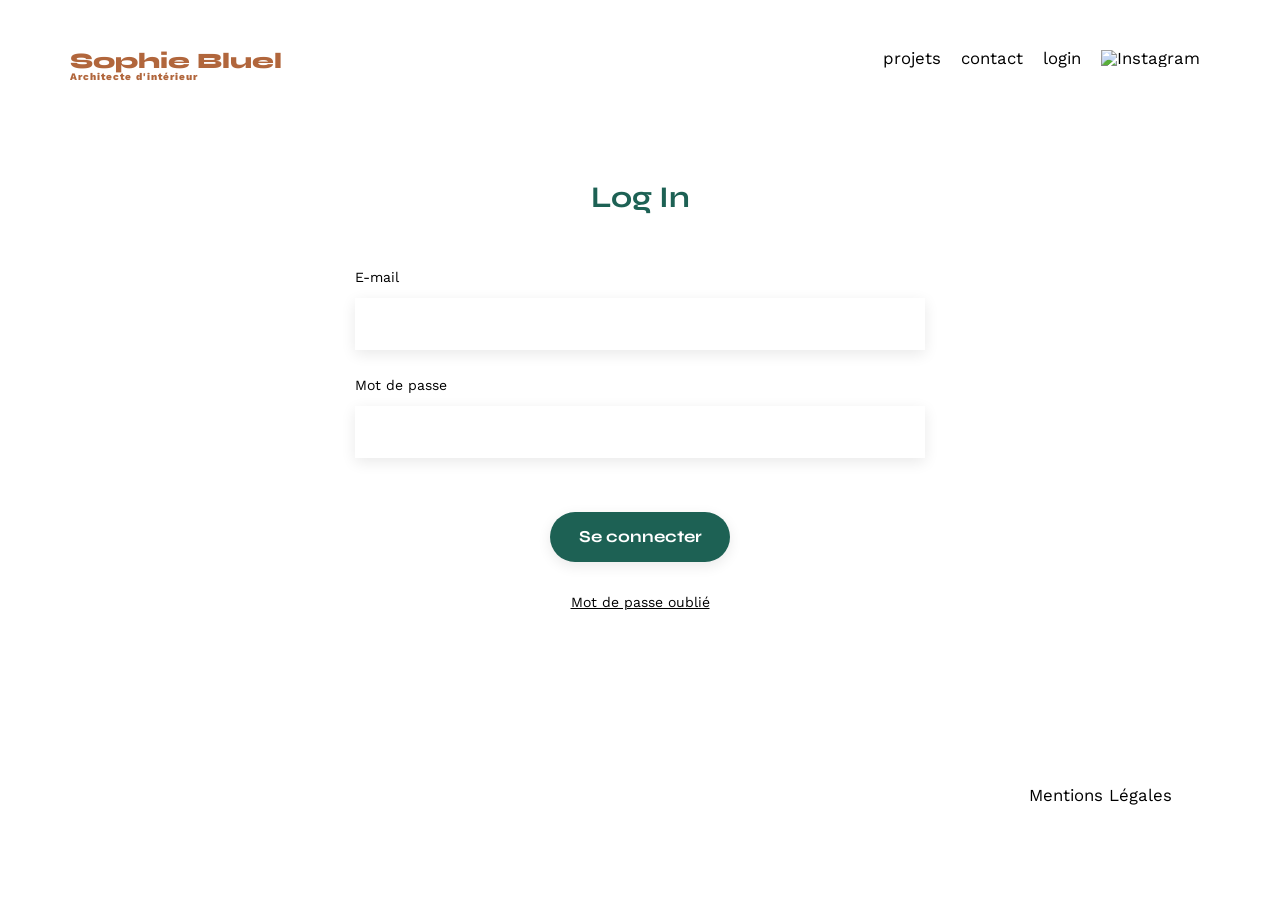
==== commit 600ae4ae: "corrections boutons filtres + page de connexion (étape 1bis + étape 2) / galleries.js renommé works." ====
--- a/FrontEnd/login.html
+++ b/FrontEnd/login.html
@@ -1,51 +1,48 @@
 <!DOCTYPE html>
 <html lang="fr">
-    <head>
-        <meta charset="UTF-8">
-        <title>Sophie Bluel - Architecte d'intérieur</title>
-        <meta name="viewport" content="width=device-width, initial-scale=1.0">
-        <link rel="preconnect" href="https://fonts.googleapis.com">
-        <link rel="preconnect" href="https://fonts.gstatic.com" crossorigin>
-        <link href="https://fonts.googleapis.com/css2?family=Syne:wght@700;800&family=Work+Sans&display=swap"
-            rel="stylesheet">
-        <meta name="description" content="">
-        <link rel="stylesheet" href="./assets/style.css">
-    </head>
+<head>
+	<meta charset="UTF-8">
+	<title>Sophie Bluel - Architecte d'intérieur</title>
+	<meta name="viewport" content="width=device-width, initial-scale=1.0">
+	<link rel="preconnect" href="https://fonts.googleapis.com">
+	<link rel="preconnect" href="https://fonts.gstatic.com" crossorigin>
+	<link href="https://fonts.googleapis.com/css2?family=Syne:wght@700;800&family=Work+Sans&display=swap" rel="stylesheet">
+	<meta name="description" content="">
+	<link rel="stylesheet" href="./assets/style.css">
+	<script type="module" src="./scripts/login.js" defer></script>
+</head>
+<body>
+<header>
+	<h1>Sophie Bluel <span>Architecte d'intérieur</span></h1>
+	<nav>
+		<ul>
+			<li><a href="./index.html">projets</a></li>
+			<li><a href="./index.html#contact">contact</a></li>
+			<li><a href="./login.html">login</a></li>
+			<li><img src="./assets/icons/instagram.png" alt="Instagram"></li>
+		</ul>
+	</nav>
+</header>
+<main>
+	<section id="login">
+		<h2>Log In</h2>
+		<form action="#" method="post">
+			<label for="logmail">E-mail</label>
+			<input type="email" name="email" id="logmail" autocomplete="email">
+            <label for="pass">Mot de passe</label>
+			<input type="password" name="password" id="pass" autocomplete="current-password">
+			<input type="submit" value="Se connecter">
+		</form>
+        <p><a href="#"><p>Mot de passe oublié</a></p>
+	</section>
+</main>
 
-    <body class="fontWorkSans font14">
-        <header class="headerBar flexRow maxWidth1140">
-            <h1 class="fontSyne flexColumn">Sophie Bluel <span class="fontWorkSans">Architecte d'intérieur</span></h1>
-            <nav>
-                <ul class="flexRow">
-                    <li><a href="./index.html#portfolio">projets</a></li>
-                    <li><a href="./index.html#contact">contact</a></li>
-                    <li><span>login</span></li>
-                    <li><img src="./assets/icons/instagram.png" alt="Instagram"></li>
-                </ul>
-            </nav>
-        </header>
-        <main>
-            <section class="textAlignCenter" id="login">
-                <h2 class="fontSyne">Log In</h2>
-                <form class="flexColumn" action="#" method="post">
-                    <label for="username">Email</label>
-                    <input id="username" type="email" name="email">
-                    <label for="password">Mot de passe</label>
-                    <input id="password" type="password" name="password">
-                    <div id="login-error-message"></div>
-                    <input class="fontSyne textAlignCenter cursorPointer" id="login-button" type="submit" value="Se connecter">
-                </form>
-                <p id="forget-password" class="cursorPointer">Mot de passe oublié</p>
-            </section>
-        </main>
-
-        <footer>
-            <nav>
-                <ul class="flexRow">
-                    <li>Mentions Légales</li>
-                </ul>
-            </nav>
-        </footer>
-        <script src="./scripts/scriptlogin.js" defer></script>
-    </body>
-</html>+<footer>
+	<nav>
+		<ul>
+			<li>Mentions Légales</li>
+		</ul>
+	</nav>
+</footer>
+</body>
+</html>
--- a/FrontEnd/assets/style.css
+++ b/FrontEnd/assets/style.css
@@ -2,6 +2,7 @@
    v2.0 | 20110126
    License: none (public domain)
 */
+
 html, body, div, span, applet, object, iframe,
 h1, h2, h3, h4, h5, h6, p, blockquote, pre,
 a, abbr, acronym, address, big, cite, code,
@@ -12,9 +13,9 @@
 fieldset, form, label, legend,
 table, caption, tbody, tfoot, thead, tr, th, td,
 article, aside, canvas, details, embed,
-figure, figcaption, footer, .headerBar, hgroup,
+figure, figcaption, footer, header, hgroup,
 menu, nav, output, ruby, section, summary,
-time, mark, audio, video {
+time, mark, audio, video, button {
 	margin: 0;
 	padding: 0;
 	border: 0;
@@ -30,12 +31,6 @@
 body {
 	line-height: 1;
 }
-.marginAuto {
-	margin: auto;
-}
-.maxWidth1140 {
-	max-width: 1140px;
-}
 ol, ul {
 	list-style: none;
 }
@@ -52,315 +47,219 @@
 	border-spacing: 0;
 }
 /** end reset css**/
-.fontWorkSans {
+body {
+	max-width: 1140px;
+	margin:auto;
 	font-family: 'Work Sans' ;
-}
-.fontSyne {
-	font-family: 'Syne'
-}
-.textAlignCenter {
-	text-align: center;
-}
-.font14 {
 	font-size: 14px;
 }
-.cursorPointer, li, button {
-	cursor: pointer;
-}
-#introduction img, #contact, #login {
-	margin:auto;
-}
-.flexColumn {
-	display:flex;
+header {
+	display: flex;
+	justify-content: space-between;
+	margin: 50px 0
+}
+
+section {
+	margin: 50px 0
+}
+
+h1{
+	display: flex;
 	flex-direction: column;
-}
-.flexRow {
-	display: flex;
-}
-.alignItemsCenter, nav ul, #upload-zone, #confirmation-modal {
-	align-items: center;
-}
-#file-upload-label{
-	align-self: center;
-}
-.headerBar, #back-close-block{
-	justify-content: space-between;
-}
-.headerBar{
-	margin: 50px auto;
-}
-section{
-	margin: 50px 0;
-}
-h1{
+	font-family: 'Syne';
 	font-size: 22px;
 	font-weight: 800;
 	color: #B1663C
 }
+
 h1 > span {
+	font-family: 'Work Sans';
 	font-size:10px;
 	letter-spacing: 0.1em;
-}
-a {
-	text-decoration: none;
-	color: black;
-}
+;
+}
+
 h2{
+	font-family: 'Syne';
 	font-weight: 700;
 	font-size: 30px;
 	color: #1D6154
 }
-h3{
-	font-weight: 400;
-	font-size: 26px;
-}
-
 nav ul {
+	display: flex;
+	align-items: center;
 	list-style-type: none;
+
 }
 nav li {
 	padding: 0 10px;
 	font-size: 1.2em;
 }
+
 li:hover {
 	color: #B1663C;
 }
-#introduction figure, #introduction article {
-	flex: 1;
+#introduction {
+	display: flex;
+	align-items: center;
+}
+#introduction figure {
+	flex: 1
 }
 #introduction img {
 	display: block;
-}
-#introduction img, #gallery-modal, #form-upload-photo, #work-modal .encartBouton {
+	margin: auto;
 	width: 80%;
+}
+
+#introduction article {
+	flex: 1
 }
 #introduction h2 {
 	margin-bottom: 1em;
 }
+
 #introduction p {
 	margin-bottom: 0.5em;
 }
-.gallery, #gallery-modal img, .gallery img, #edit-modal, #confirmation-modal {
+#portfolio h2 {
+	text-align: center;
+	margin-bottom: 1em;
+}
+
+/* boutons filtres */
+
+.filtres {
+    display: flex;
+	justify-content: center;
+	margin-bottom: 40px;
+    gap: 10px;
+}
+
+.filtres button {
+	font-family: 'Syne';
+	font-weight: 700;
+	font-size: 20px;
+    padding: 10px 20px;
+    border: 2px solid #1D6154;
+    border-radius: 20px;
+    background-color: transparent;
+    color: #1D6154;
+    cursor: pointer;
+}
+
+.filtres button:hover {
+    background-color: #1D6154;
+    color: white;
+}
+
+.filtres button.active {
+    background-color: #1D6154;
+    color: white;
+}
+
+/* end boutons filtres */
+
+.gallery {
 	width: 100%;
-}
-.gallery {
 	display: grid;
 	grid-template-columns: 1fr 1fr 1fr;
 	grid-column-gap: 20px;
 	grid-row-gap: 20px;
 }
-#gallery-modal {
-	display: grid;
-	grid-template-columns: 1fr 1fr 1fr 1fr 1fr;
-	grid-column-gap: 10px;
-	grid-row-gap: 25px;
-}
-#gallery-modal figure{
-	position: relative;
-}
-.deleteIcon {
-	font-size:11px;
-}
-#work-modal, #form-modal {
-	gap:3em;
-}
-.pDeleteIcon, #black-bar-edit, #title-block, #edit-modal, #file-upload-label, #confirmation-modal {
-	justify-content: center;
-}
-.pDeleteIcon {
-	padding:5px;
-	width:12%;
-	height:10%;
-	background-color: black;
-	position:absolute;
-	right:5px;
-	top:5px;
-	border-radius: 2px;
-}
-#black-bar-edit {
+
+.gallery img {
 	width: 100%;
-}
+
+}
+
+/*  */
+
+#login {
+	padding-top: 50px;
+	padding-bottom: 150px;
+}
+
+.login-error {
+    text-align: center;
+    padding-top: 20px;
+    color: #1D6154;
+}
+
+/*  */
+
 #contact, #login {
 	width: 50%;
-}
-.encartBouton {
-	border-top:solid 1px rgba(179,179,179,1);
-}
-#edit-button {
-	position:absolute;
-	left:70%;
-}
-#login h2, #contact h2{
+	margin: auto;
+}
+
+#contact > *, #login > * {
+	text-align: center;
+
+}
+#contact h2, #login h2 {
 	margin-bottom: 20px;
 }
-#login form, #contact form {
+#contact form, #login form {
 	text-align: left;
 	margin-top:30px;
-}
-#login input, #contact input {
+	display: flex;
+	flex-direction: column;
+}
+
+#contact input, #login input {
 	height: 50px;
 	font-size: 1.2em;
 	border: none;
 	box-shadow: 0px 4px 14px rgba(0, 0, 0, 0.09);
 }
-#login label, #contact label, #login-error-message {
+#contact label, #login label {
 	margin: 2em 0 1em 0;
 }
 #contact textarea {
 	border: none;
 	box-shadow: 0px 4px 14px rgba(0, 0, 0, 0.09);
 }
+
 input[type="submit"]{
+	font-family: 'Syne';
 	font-weight: 700;
 	color: white;
 	background-color: #1D6154;
 	margin : 2em auto ;
 	width: 180px;
+	text-align: center;
 	border-radius: 60px ;
-}
+	cursor: pointer;
+}
+
+/*  */
+
+input[type="submit"]:hover {
+	opacity: 0.8;
+}
+
+input[type="submit"]:active {
+	opacity: 0.5;
+}
+
+/*  */
+
+nav a {
+	color: black;
+	text-decoration:none;
+}
+
+nav a:hover {
+	color: #B1663C;
+}
+
+#login a {
+	color: black;
+}
+
 footer nav ul {
+	display: flex;
 	justify-content: flex-end;
-	margin: 2em
-}
-button {
-	margin : 2em 0.5em 2em 0.5em;
-	padding : 0.5em 1em;
-	font-weight: 700;
-	font-size:100%;
-	color : rgba(29, 97, 84, 1);
-	border-radius: 60px;
-	border-color: rgba(29, 97, 84, 1);
-	background-color: transparent;
-}
-#submit-button {
-	height: 36px;
-	font-weight: 700;
-}
-#submit-button:disabled {
-	background-color: rgba(167, 167, 167, 1);
-	border:none;
-	pointer-events:none;
-}
-button:hover {
-	color : rgba(255, 255, 255, 1);
-	background-color: rgba(29, 97, 84, 1);
-}
-#forget-password{
-	text-decoration: underline;
-}
-ul li span {
-	font-weight: 600;
-}
-#login-error-message {
-	color : red;
-}
-#black-bar-edit {
-	gap:1em;
-	background-color: black;
-	color: white;
-	padding : 1.5em 0;
-}
-#edit-modal {
-	position:fixed;
-	top:0;
-	left:0;
-	height:100%;
-	background : rgba(0, 0, 0, 0.8) ;
-}
-#confirmation-modal-content p, #confirm-delete, #cancel-delete {
-	margin: 1em 0.5em 0.5em 0.5em;
-}
-.modalWrapper {
-	width: 45%;
-	background-color: white;
-	border-radius: 10px;
-	padding: 1em;
-	margin: 1em;
-}
-#photo-information-fields {
-	padding-bottom: 2em;
-}
-.uploadZone {
-	height:100%;
-	justify-content: space-around;
-	text-align: center;
-	flex-direction: column;
-	display: flex;
-}
-.uploadZone img{
-	max-height:169px;
-	max-width: 100%;
-}
-#upload-zone.image-uploaded #input-zone {
-	display: none;	
-}
-#upload-zone #preview-zone {
-	display: none;	
-}
-#upload-zone.image-uploaded #preview-zone {
-	display: flex;
-}
-#file-upload-label {
-	width: 173px;
-	height: 36px;
-	border-radius:50px;
-	background-color: rgba(203, 214, 220, 1);
-	color:rgba(48, 102, 133, 1);
-	font-weight: 500;
-}
-#photo-information-fields input, #photo-information-fields select {
-	height:2.5em;
-	box-shadow: 0px 4px 14px 0px rgba(0, 0, 0, 0.09);
-	border-color:rgba(255, 255, 255, 1);
-	border:1px solid transparent;
-}
-#photo-information-fields label {
-	font-weight: 500;
-	padding-top: 1.5em;
-	padding-bottom: 0.5em;
-}
-#file-format-information {
-	font-size:10px;
-}
-#upload-zone {
-	height:169px;
-	gap: 1em;
-	background-color: rgba(232, 241, 246, 1);
-}
-#img-icon {
-	font-size:68px;
-	color:rgba(185, 197, 204, 1);
-}
-#confirmation-modal {
-    position: fixed;
-    top: 0;
-    left: 0;
-    height: 100%;
-    background-color: rgba(0, 0, 0, 0.5);
-    z-index: 1000;
-}
-#confirmation-modal-content {
-    background-color: white;
-    padding: 20px;
-    border-radius: 5px;
-}
-#upload-success-message {
-	display:none;
-}
-#upload-success-message.open {
-	display:flex;
-	justify-content: center;
-	align-items: center;
-	margin:auto;
-	position: fixed;
-	right:0;
-    left: 0;
-	bottom:20px;
-    height: 60px;
-	width: 30%;
-    background-color: rgba(232, 241, 246, 1);
-    z-index: 1000;
-	border-radius:10px;
-	border-color: black;
-	box-shadow: 0px 4px 14px rgba(0, 0, 0, 0.09);
-}
+	margin: 2em;
+}
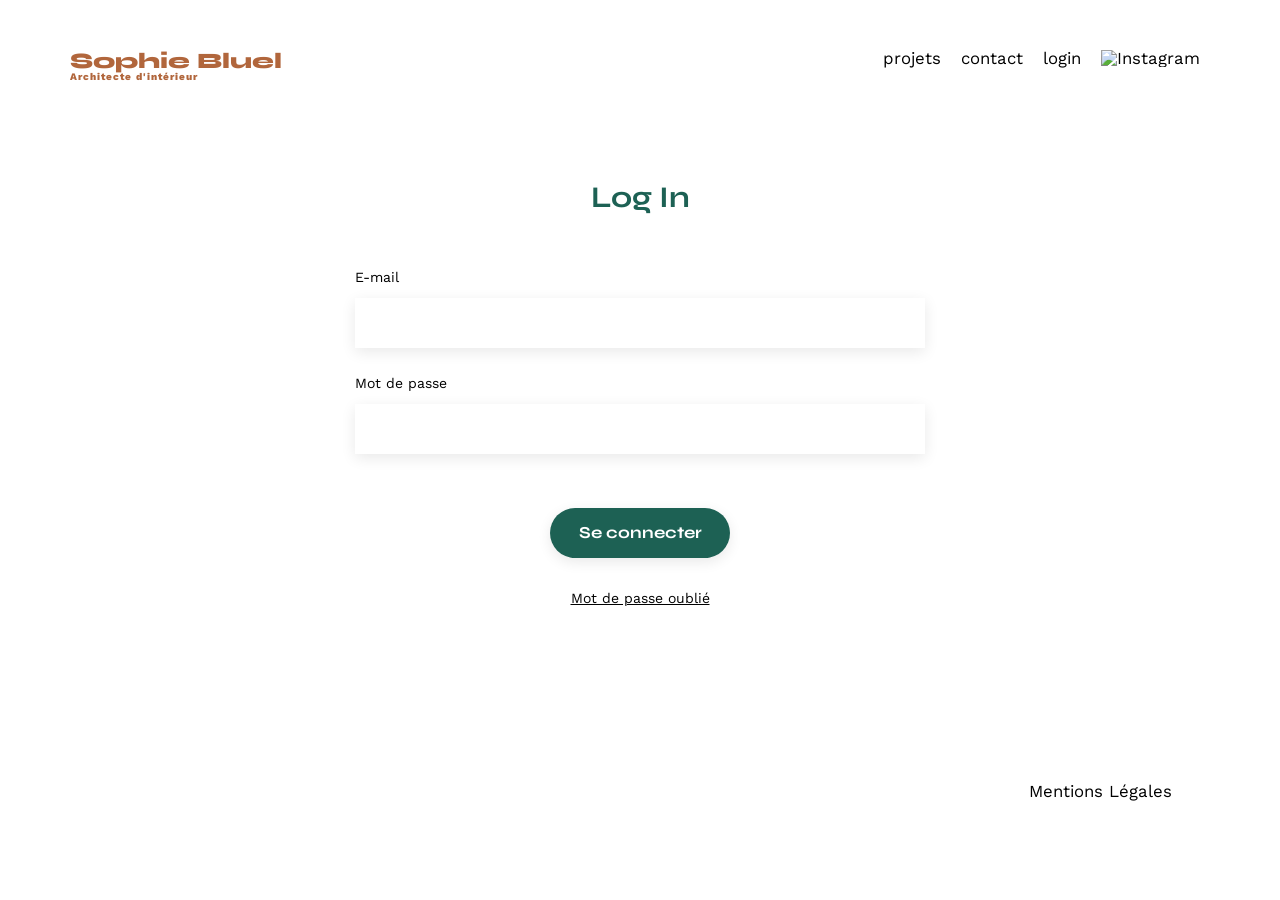
==== commit 1768b4d9: "Etape 3.1 ajout fenêtre modale + étape 3.2 suppression de travaux" ====
--- a/FrontEnd/login.html
+++ b/FrontEnd/login.html
@@ -33,7 +33,7 @@
 			<input type="password" name="password" id="pass" autocomplete="current-password">
 			<input type="submit" value="Se connecter">
 		</form>
-        <p><a href="#"><p>Mot de passe oublié</a></p>
+        <a href="#">Mot de passe oublié</a>
 	</section>
 </main>
 
--- a/FrontEnd/assets/style.css
+++ b/FrontEnd/assets/style.css
@@ -102,6 +102,7 @@
 #introduction {
 	display: flex;
 	align-items: center;
+	padding-bottom: 100px;
 }
 #introduction figure {
 	flex: 1
@@ -125,6 +126,139 @@
 #portfolio h2 {
 	text-align: center;
 	margin-bottom: 1em;
+	align-items: center;
+}
+
+.gallery {
+	width: 100%;
+	display: grid;
+	grid-template-columns: 1fr 1fr 1fr;
+	grid-column-gap: 20px;
+	grid-row-gap: 20px;
+}
+
+.gallery img {
+	width: 100%;
+}
+
+#contact, #login {
+	width: 50%;
+	margin: auto;
+}
+
+#contact > *, #login > * {
+	text-align: center;
+
+}
+#contact h2, #login h2 {
+	margin-bottom: 20px;
+}
+#contact form, #login form {
+	text-align: left;
+	margin-top:30px;
+	display: flex;
+	flex-direction: column;
+}
+
+#contact input, #login input {
+	height: 50px;
+	font-size: 1.2em;
+	border: none;
+	box-shadow: 0px 4px 14px rgba(0, 0, 0, 0.09);
+}
+#contact label, #login label {
+	margin: 2em 0 1em 0;
+}
+#contact textarea {
+	border: none;
+	box-shadow: 0px 4px 14px rgba(0, 0, 0, 0.09);
+}
+
+input[type="submit"]{
+	font-family: 'Syne';
+	font-weight: 700;
+	color: white;
+	background-color: #1D6154;
+	margin : 2em auto ;
+	width: 180px;
+	text-align: center;
+	border-radius: 60px ;
+	cursor: pointer;
+}
+
+nav a {
+	color: black;
+	text-decoration:none;
+}
+
+nav a:hover {
+	color: #B1663C;
+}
+
+#login a {
+	color: black;
+}
+
+footer nav ul {
+	display: flex;
+	justify-content: flex-end;
+	margin: 2em;
+}
+
+/* mode admin */
+
+.bandeau-edition {
+    position: fixed;
+    top: 0;
+    left: 0;
+    width: 100%;
+    background-color: black;
+    color: white;
+    text-align: center;
+    padding: 20px 0;
+	display: flex;
+    align-items: center;
+    justify-content: center;
+    gap: 10px;
+}
+
+.bandeau-edition i {
+	font-weight: 200;
+}
+
+.bandeau-edition p {
+    margin: 0;
+}
+
+.header-plus {
+  	padding-top: 50px; 
+}
+
+/*  lien boite modale */
+
+.h2-plus {
+	padding-bottom: 3em;
+	display: flex;
+    align-items: center;
+    justify-content: center;
+}
+
+.lien-modale {
+	margin-left: 30px;
+	font-size: 15px;
+	color: black;
+    text-decoration: none;
+	font-family: 'Work Sans';
+	font-weight: 100;
+}
+
+.lien-modale:hover {
+	color: #B1663C;
+}
+
+.lien-modale i {
+	font-weight: 100;
+	margin-right: 5px;
 }
 
 /* boutons filtres */
@@ -158,26 +292,16 @@
     color: white;
 }
 
-/* end boutons filtres */
-
-.gallery {
-	width: 100%;
-	display: grid;
-	grid-template-columns: 1fr 1fr 1fr;
-	grid-column-gap: 20px;
-	grid-row-gap: 20px;
-}
-
-.gallery img {
-	width: 100%;
-
-}
-
-/*  */
+.filtres-off {
+	display: none;
+}
+
+/* formulaire login */
 
 #login {
 	padding-top: 50px;
 	padding-bottom: 150px;
+	text-align: center;
 }
 
 .login-error {
@@ -186,54 +310,9 @@
     color: #1D6154;
 }
 
-/*  */
-
-#contact, #login {
-	width: 50%;
-	margin: auto;
-}
-
-#contact > *, #login > * {
-	text-align: center;
-
-}
-#contact h2, #login h2 {
-	margin-bottom: 20px;
-}
-#contact form, #login form {
-	text-align: left;
-	margin-top:30px;
-	display: flex;
-	flex-direction: column;
-}
-
-#contact input, #login input {
-	height: 50px;
-	font-size: 1.2em;
-	border: none;
-	box-shadow: 0px 4px 14px rgba(0, 0, 0, 0.09);
-}
-#contact label, #login label {
-	margin: 2em 0 1em 0;
-}
-#contact textarea {
-	border: none;
-	box-shadow: 0px 4px 14px rgba(0, 0, 0, 0.09);
-}
-
-input[type="submit"]{
-	font-family: 'Syne';
-	font-weight: 700;
-	color: white;
-	background-color: #1D6154;
-	margin : 2em auto ;
-	width: 180px;
-	text-align: center;
-	border-radius: 60px ;
-	cursor: pointer;
-}
-
-/*  */
+#login a:hover {
+	color: #B1663C;
+}
 
 input[type="submit"]:hover {
 	opacity: 0.8;
@@ -243,23 +322,146 @@
 	opacity: 0.5;
 }
 
-/*  */
-
-nav a {
-	color: black;
-	text-decoration:none;
-}
-
-nav a:hover {
-	color: #B1663C;
-}
-
-#login a {
-	color: black;
-}
-
-footer nav ul {
-	display: flex;
-	justify-content: flex-end;
-	margin: 2em;
-}
+/*  boite modale */
+
+* {
+    box-sizing: border-box;
+}
+
+.modal {
+    position: fixed;
+	display: flex;
+    align-items: center;
+    justify-content: center;
+    top: 0;
+    left: 0;
+    width: 100%;
+	height: 100%;
+    background: rgba(0, 0, 0, 0.6);
+	z-index: 1000;
+	animation: fadeIn .5s both;
+}
+
+.modal-hidden {
+	display: none;
+}
+
+.modal[aria-hidden="true"] {
+	animation-name: fadeOut;
+}
+
+.modal-wrapper1 {
+	display: flex;
+	flex-direction: column;
+    align-items: center;
+    overflow: auto;
+    width: 600px;
+	height: 700px;
+    max-width: calc(100vw - 20px);
+    max-height: calc(100vh - 20px);
+    padding: 30px;
+    background-color: #fff;
+	border-radius: 15px;
+	animation: slideFromTop .5s both;
+}
+
+.modal[aria-hidden="true"] .modal-wrapper1 {
+	animation-name: slideToBottom;
+}
+
+@keyframes fadeIn {
+	from { opacity: 0; }
+	to { opacity: 1; }
+}
+
+@keyframes fadeOut {
+	from { opacity: 1; }
+	to { opacity: 0; }
+}
+
+@keyframes slideFromTop {
+	from { transform: translateY(-50px); }
+	to { transform: translateY(0px); }
+}
+
+@keyframes slideToBottom {
+	from { transform: translateY(0px); }
+	to { transform: translateY(50px); }
+}
+
+#titlemodal {
+	font-family: 'Work Sans';
+	font-size: 30px;
+	padding-top: 20px;
+	padding-bottom: 20px;
+}
+
+.js-modal-close {
+	align-self: flex-end;
+	background-color: white;
+	cursor: pointer;
+}
+
+.js-modal-close:hover {
+	opacity: 0.8;
+}
+
+.js-modal-close:active {
+	opacity: 0.5;
+}
+
+.js-modal-close span {
+	display: none;
+}
+
+.modal-gallery {
+	width: 100%;
+	display: grid;
+	grid-template-columns: 1fr 1fr 1fr 1fr 1fr;
+	grid-column-gap: 10px;
+	grid-row-gap: 30px;
+	margin: 30px;
+	padding: 0 50px;
+}
+
+.modal-gallery figure {
+	position: relative;
+}
+
+.modal-gallery img {
+	max-width: 100%;
+    height: auto; 
+	object-fit: contain;
+}
+
+.delete-div {
+	position: absolute;
+	top: 5px;
+    right: 5px;
+	display: inline-flex;
+	background-color: black;
+	justify-content: center;
+    align-items: center;
+	width: 22px;
+    height: 22px;
+	border-radius: 15%;
+	cursor: pointer;
+}
+
+.delete-button {
+	cursor: pointer;
+}
+
+.delete-div:hover {
+	opacity: 0.8;
+}
+
+.delete-div:active {
+	opacity: 0.5;
+}
+
+.fa-trash-can {
+	color: white;
+	background-color: black;
+    display: block;
+}
